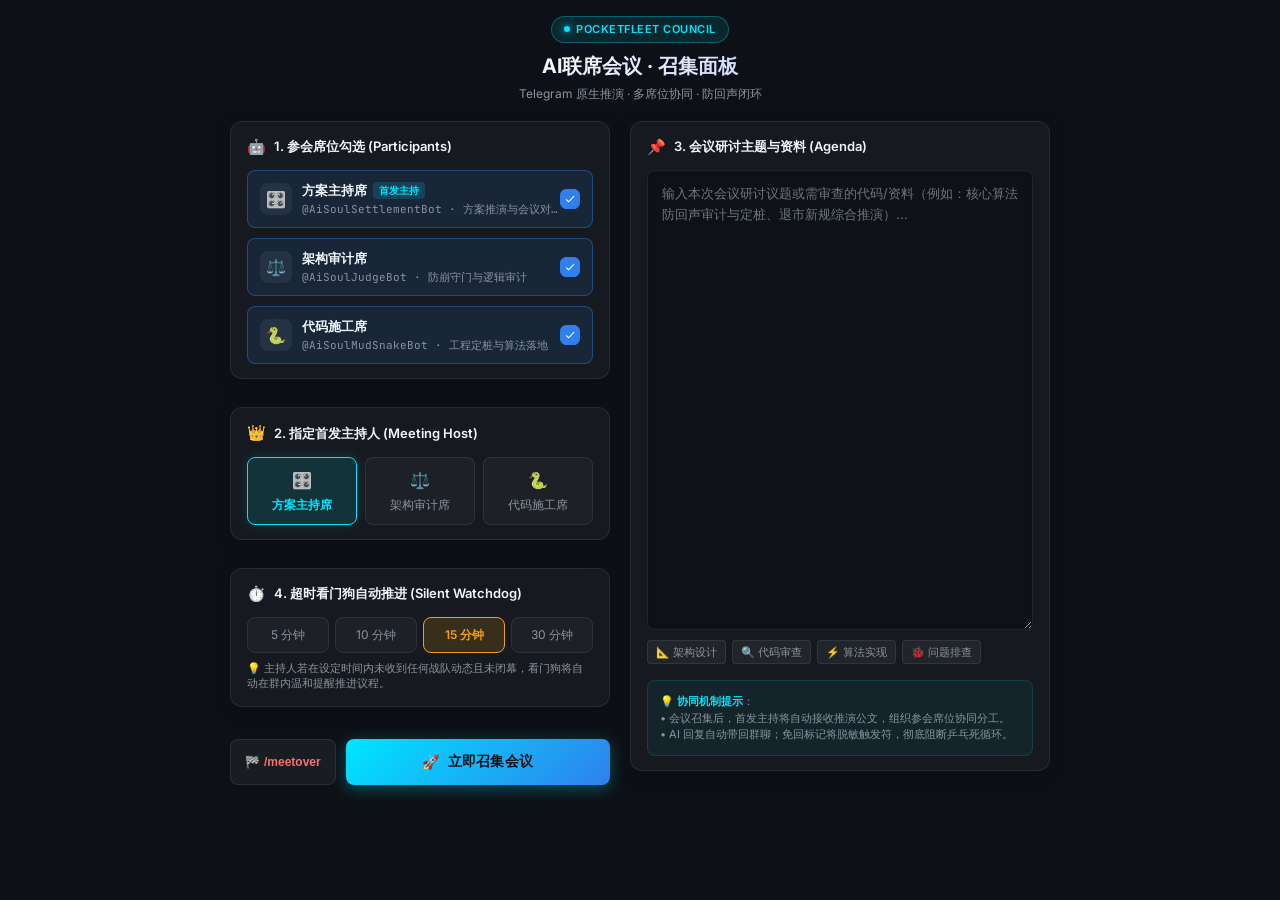
==== index.html @ 3aff2563 "feat: serverless meetover close dispatch support and sync all miniapp frontends" ====
<!DOCTYPE html>
<html lang="zh-CN">
<head>
  <meta charset="UTF-8">
  <meta name="viewport" content="width=device-width, initial-scale=1.0, maximum-scale=1.0, user-scalable=no">
  <title>AI联席会议 · 召集面板</title>
  <!-- Telegram WebApp SDK -->
  <script src="https://telegram.org/js/telegram-web-app.js"></script>
  <link rel="preconnect" href="https://fonts.googleapis.com">
  <link rel="preconnect" href="https://fonts.gstatic.com" crossorigin>
  <link href="https://fonts.googleapis.com/css2?family=Inter:wght@400;500;600;700&family=JetBrains+Mono:wght@400;500&display=swap" rel="stylesheet">
  <style>
    :root {
      --bg-primary: var(--tg-theme-bg-color, #0d1117);
      --bg-secondary: var(--tg-theme-secondary-bg-color, #161b22);
      --bg-card: rgba(255, 255, 255, 0.04);
      --border-card: rgba(255, 255, 255, 0.08);
      --text-main: var(--tg-theme-text-color, #f0f6fc);
      --text-muted: var(--tg-theme-hint-color, #8b949e);
      --accent-cyan: #00e5ff;
      --accent-blue: var(--tg-theme-button-color, #2f80ed);
      --accent-purple: #a855f7;
      --accent-gold: #f59e0b;
      --accent-green: #10b981;
      --accent-red: #f87171;
      --radius-sm: 8px;
      --radius-md: 12px;
      --radius-lg: 16px;
      --shadow-glow: 0 0 20px rgba(0, 229, 255, 0.15);
    }

    * {
      box-sizing: border-box;
      margin: 0;
      padding: 0;
      -webkit-tap-highlight-color: transparent;
    }

    body {
      font-family: 'Inter', -apple-system, BlinkMacSystemFont, "Segoe UI", Roboto, sans-serif;
      background-color: var(--bg-primary);
      color: var(--text-main);
      padding: 16px 20px 30px 20px;
      line-height: 1.5;
      font-size: 14px;
      min-height: 100vh;
      display: flex;
      flex-direction: column;
      align-items: center;
    }

    .app-container {
      width: 100%;
      max-width: 820px;
      margin: 0 auto;
      display: flex;
      flex-direction: column;
    }

    .main-layout {
      display: grid;
      grid-template-columns: 380px 420px;
      gap: 20px;
      justify-content: center;
      width: 100%;
    }

    .col-left {
      display: flex;
      flex-direction: column;
      gap: 14px;
      width: 380px;
    }

    .col-right {
      display: flex;
      flex-direction: column;
      gap: 14px;
      width: 420px;
    }

    @media (max-width: 840px) {
      .app-container {
        max-width: 100%;
      }
      .main-layout {
        grid-template-columns: 1fr;
        gap: 14px;
      }
      .col-left, .col-right {
        width: 100%;
      }
    }

    /* Header Banner */
    .header {
      margin-bottom: 18px;
      text-align: center;
      position: relative;
    }

    .badge-starfleet {
      display: inline-flex;
      align-items: center;
      gap: 6px;
      padding: 4px 12px;
      background: rgba(0, 229, 255, 0.1);
      border: 1px solid rgba(0, 229, 255, 0.3);
      border-radius: 999px;
      font-size: 11px;
      font-weight: 600;
      color: var(--accent-cyan);
      letter-spacing: 0.5px;
      text-transform: uppercase;
      margin-bottom: 8px;
    }

    .badge-starfleet .dot {
      width: 6px;
      height: 6px;
      background-color: var(--accent-cyan);
      border-radius: 50%;
      box-shadow: 0 0 8px var(--accent-cyan);
    }

    .title {
      font-size: 20px;
      font-weight: 700;
      background: linear-gradient(135deg, #ffffff 30%, #a5b4fc 100%);
      -webkit-background-clip: text;
      -webkit-text-fill-color: transparent;
      margin-bottom: 4px;
    }

    .subtitle {
      font-size: 12px;
      color: var(--text-muted);
    }

    /* Section Cards */
    .card {
      background: var(--bg-card);
      border: 1px solid var(--border-card);
      border-radius: var(--radius-md);
      padding: 14px 16px;
      margin-bottom: 14px;
      backdrop-filter: blur(12px);
      -webkit-backdrop-filter: blur(12px);
      box-shadow: 0 4px 20px rgba(0, 0, 0, 0.2);
    }

    .section-header {
      display: flex;
      align-items: center;
      justify-content: space-between;
      margin-bottom: 12px;
    }

    .section-title {
      font-size: 13px;
      font-weight: 600;
      color: var(--text-main);
      display: flex;
      align-items: center;
      gap: 8px;
    }

    .section-title .icon {
      font-size: 15px;
    }
    /* Participants Checklist */
    .participant-list {
      display: flex;
      flex-direction: column;
      gap: 10px;
    }

    .participant-item {
      display: flex;
      align-items: center;
      justify-content: space-between;
      padding: 10px 12px;
      background: rgba(255, 255, 255, 0.02);
      border: 1px solid rgba(255, 255, 255, 0.05);
      border-radius: var(--radius-sm);
      cursor: pointer;
      transition: all 0.2s ease;
    }

    .participant-item.selected {
      background: rgba(47, 128, 237, 0.12);
      border-color: rgba(47, 128, 237, 0.4);
    }

    .p-info {
      display: flex;
      align-items: center;
      gap: 10px;
      flex: 1;
      overflow: hidden;
    }

    .p-avatar {
      width: 32px;
      height: 32px;
      border-radius: 8px;
      display: flex;
      align-items: center;
      justify-content: center;
      font-size: 16px;
      background: rgba(255, 255, 255, 0.06);
      flex-shrink: 0;
    }

    .p-details {
      display: flex;
      flex-direction: column;
      overflow: hidden;
    }

    .p-name-row {
      display: flex;
      align-items: center;
      gap: 6px;
    }

    .p-name {
      font-weight: 600;
      font-size: 13px;
      color: var(--text-main);
      white-space: nowrap;
      overflow: hidden;
      text-overflow: ellipsis;
    }

    .p-host-badge {
      font-size: 10px;
      padding: 1px 6px;
      background: rgba(0, 229, 255, 0.15);
      color: var(--accent-cyan);
      border-radius: 4px;
      font-weight: 600;
    }

    .p-role {
      font-size: 11px;
      color: var(--text-muted);
      font-family: 'JetBrains Mono', monospace;
      white-space: nowrap;
      overflow: hidden;
      text-overflow: ellipsis;
    }

    .checkbox-box {
      width: 20px;
      height: 20px;
      border-radius: 6px;
      border: 1.5px solid var(--text-muted);
      display: flex;
      align-items: center;
      justify-content: center;
      transition: all 0.2s ease;
      flex-shrink: 0;
    }

    .participant-item.selected .checkbox-box {
      background-color: var(--accent-blue);
      border-color: var(--accent-blue);
    }

    .checkbox-box svg {
      display: none;
      width: 12px;
      height: 12px;
      fill: white;
    }

    .participant-item.selected .checkbox-box svg {
      display: block;
    }

    /* Host Selector (Radio Grid) */
    .host-grid {
      display: grid;
      grid-template-columns: repeat(auto-fit, minmax(90px, 1fr));
      gap: 8px;
    }

    .host-btn {
      padding: 10px 8px;
      background: rgba(255, 255, 255, 0.03);
      border: 1px solid var(--border-card);
      border-radius: var(--radius-sm);
      color: var(--text-muted);
      font-size: 12px;
      text-align: center;
      cursor: pointer;
      display: flex;
      flex-direction: column;
      align-items: center;
      gap: 4px;
      transition: all 0.2s ease;
      white-space: nowrap;
      overflow: hidden;
      text-overflow: ellipsis;
    }

    .host-btn.active {
      background: rgba(0, 229, 255, 0.12);
      border-color: var(--accent-cyan);
      color: var(--accent-cyan);
      font-weight: 600;
      box-shadow: 0 0 12px rgba(0, 229, 255, 0.15);
    }

    .host-btn .host-icon {
      font-size: 16px;
    }

    /* Agenda Textarea */
    .agenda-input-wrap {
      position: relative;
    }

    textarea.agenda-input {
      width: 100%;
      height: 290px;
      background: rgba(0, 0, 0, 0.3);
      border: 1px solid var(--border-card);
      border-radius: var(--radius-sm);
      padding: 12px 14px;
      color: var(--text-main);
      font-size: 13px;
      font-family: inherit;
      line-height: 1.6;
      resize: vertical;
      outline: none;
      transition: border-color 0.2s ease;
    }

    textarea.agenda-input:focus {
      border-color: var(--accent-cyan);
      box-shadow: 0 0 10px rgba(0, 229, 255, 0.15);
    }

    textarea.agenda-input::placeholder {
      color: #6e7681;
    }

    .quick-tags {
      display: flex;
      flex-wrap: wrap;
      gap: 6px;
      margin-top: 8px;
    }

    .tag-chip {
      padding: 3px 8px;
      background: rgba(255, 255, 255, 0.05);
      border: 1px solid rgba(255, 255, 255, 0.08);
      border-radius: 4px;
      font-size: 11px;
      color: #8b949e;
      cursor: pointer;
      transition: all 0.2s ease;
    }

    .tag-chip:hover {
      background: rgba(255, 255, 255, 0.1);
      color: var(--text-main);
      border-color: rgba(255, 255, 255, 0.2);
    }

    /* Watchdog Options */
    .watchdog-options {
      display: grid;
      grid-template-columns: repeat(4, 1fr);
      gap: 6px;
    }

    .wd-pill {
      padding: 8px 4px;
      text-align: center;
      background: rgba(255, 255, 255, 0.03);
      border: 1px solid var(--border-card);
      border-radius: var(--radius-sm);
      font-size: 12px;
      cursor: pointer;
      transition: all 0.2s ease;
      color: var(--text-muted);
    }

    .wd-pill.active {
      background: rgba(245, 158, 11, 0.15);
      border-color: var(--accent-gold);
      color: var(--accent-gold);
      font-weight: 600;
    }

    .hint-text {
      font-size: 11px;
      color: var(--text-muted);
      margin-top: 8px;
      line-height: 1.4;
    }

    /* Left Column Action Bar */
    .action-bar-left {
      display: flex;
      gap: 10px;
      margin-top: 4px;
      width: 100%;
    }

    .btn-kickoff {
      flex: 1;
      height: 46px;
      background: linear-gradient(135deg, #00e5ff 0%, #2f80ed 100%);
      color: #0d1117;
      border: none;
      border-radius: var(--radius-sm);
      font-size: 14px;
      font-weight: 700;
      letter-spacing: 0.3px;
      cursor: pointer;
      display: flex;
      align-items: center;
      justify-content: center;
      gap: 8px;
      box-shadow: 0 4px 15px rgba(0, 229, 255, 0.3);
      transition: all 0.2s ease;
    }

    .btn-kickoff:active {
      transform: scale(0.98);
      filter: brightness(0.9);
    }

    .btn-close-meeting {
      padding: 0 14px;
      height: 46px;
      background: rgba(255, 255, 255, 0.05);
      border: 1px solid var(--border-card);
      color: var(--accent-red);
      border-radius: var(--radius-sm);
      font-size: 12px;
      font-weight: 600;
      cursor: pointer;
      display: flex;
      align-items: center;
      justify-content: center;
      gap: 4px;
      transition: all 0.2s ease;
    }

    .btn-close-meeting:active {
      background: rgba(239, 68, 68, 0.15);
    }

    /* Toast Notification */
    .toast {
      position: fixed;
      top: 20px;
      left: 50%;
      transform: translateX(-50%) translateY(-100px);
      background: rgba(22, 27, 34, 0.95);
      border: 1px solid var(--accent-cyan);
      color: var(--text-main);
      padding: 10px 18px;
      border-radius: 999px;
      font-size: 12px;
      font-weight: 500;
      box-shadow: var(--shadow-glow);
      z-index: 999;
      opacity: 0;
      transition: all 0.3s cubic-bezier(0.16, 1, 0.3, 1);
      display: flex;
      align-items: center;
      gap: 8px;
    }

    .toast.show {
      transform: translateX(-50%) translateY(0);
      opacity: 1;
    }

    @keyframes fadeIn {
      from { opacity: 0; transform: translateY(-4px); }
      to { opacity: 1; transform: translateY(0); }
    }
  </style>
</head>
<body>

  <!-- Toast -->
  <div id="toast" class="toast">
    <span>📡</span>
    <span id="toast-text">公文已分发</span>
  </div>

  <div class="app-container">
    <!-- Header -->
    <div class="header">
    <div class="badge-starfleet">
      <span class="dot"></span>
      PocketFleet Council
    </div>
    <h1 class="title">AI联席会议 · 召集面板</h1>
    <p class="subtitle">Telegram 原生推演 · 多席位协同 · 防回声闭环</p>
  </div>

  <div class="main-layout">
    <!-- Left Column (380px): Cards 1, 2, 4 -->
    <div class="col-left">
      <!-- 1. 参会席位勾选 (Participants) -->
      <div class="card">
        <div class="section-title" style="margin-bottom: 12px;">
          <span class="icon">🤖</span>
          <span>1. 参会席位勾选 (Participants)</span>
        </div>

        <!-- Dynamic Participant List -->
        <div class="participant-list" id="participant-list">
          <!-- Injected via JavaScript -->
        </div>
      </div>

      <!-- 2. 指定会议主持人 (Host Selection) -->
      <div class="card">
        <div class="section-title" style="margin-bottom: 12px;">
          <span class="icon">👑</span>
          <span>2. 指定首发主持人 (Meeting Host)</span>
        </div>
        <div class="host-grid" id="host-grid">
          <!-- Injected via JavaScript -->
        </div>
      </div>

      <!-- 4. 超时推进看门狗 (Watchdog) -->
      <div class="card">
        <div class="section-title" style="margin-bottom: 12px;">
          <span class="icon">⏱️</span>
          <span>4. 超时看门狗自动推进 (Silent Watchdog)</span>
        </div>
        <div class="watchdog-options" id="wd-options">
          <div class="wd-pill" data-min="5" onclick="selectWatchdog(this)">5 分钟</div>
          <div class="wd-pill" data-min="10" onclick="selectWatchdog(this)">10 分钟</div>
          <div class="wd-pill active" data-min="15" onclick="selectWatchdog(this)">15 分钟</div>
          <div class="wd-pill" data-min="30" onclick="selectWatchdog(this)">30 分钟</div>
        </div>
        <p class="hint-text">💡 主持人若在设定时间内未收到任何战队动态且未闭幕，看门狗将自动在群内温和提醒推进议程。</p>
      </div>

      <!-- 5. 立即操作控制栏 (Action Bar) -->
      <div class="action-bar-left">
        <button class="btn-close-meeting" onclick="submitCloseMeeting()" title="发送闭幕指令结束当前会议">
          <span>🏁</span>
          <span>/meetover</span>
        </button>
        <button class="btn-kickoff" onclick="submitMeeting()">
          <span>🚀</span>
          <span>立即召集会议</span>
        </button>
      </div>
    </div> <!-- /col-left -->

    <!-- Right Column (420px): Card 3 (Agenda) -->
    <div class="col-right">
      <!-- 3. 会议研讨主题与资料 (Agenda) -->
      <div class="card" style="height: 100%; display: flex; flex-direction: column;">
        <div class="section-title" style="margin-bottom: 12px;">
          <span class="icon">📌</span>
          <span>3. 会议研讨主题与资料 (Agenda)</span>
        </div>
        <div class="agenda-input-wrap" style="flex: 1; display: flex; flex-direction: column;">
          <textarea id="agenda-input" class="agenda-input" style="flex: 1; min-height: 290px;" placeholder="输入本次会议研讨议题或需审查的代码/资料（例如：核心算法防回声审计与定桩、退市新规综合推演）..."></textarea>
        </div>
        <div class="quick-tags" style="margin-top: 10px;">
          <span class="tag-chip" onclick="setTopic('系统方案推演与架构设计')">📐 架构设计</span>
          <span class="tag-chip" onclick="setTopic('核心代码审查与安全审计')">🔍 代码审查</span>
          <span class="tag-chip" onclick="setTopic('关键算法落地与工程实现')">⚡ 算法实现</span>
          <span class="tag-chip" onclick="setTopic('复杂问题诊断与异常排查')">🐞 问题排查</span>
        </div>
        <div style="margin-top: 16px; padding: 12px; background: rgba(0, 229, 255, 0.05); border: 1px solid rgba(0, 229, 255, 0.15); border-radius: var(--radius-sm); font-size: 11px; color: var(--text-muted); line-height: 1.5;">
          💡 <strong style="color: var(--accent-cyan);">协同机制提示</strong>：<br>
          • 会议召集后，首发主持将自动接收推演公文，组织参会席位协同分工。<br>
          • AI 回复自动带回群聊；免回标记将脱敏触发符，彻底阻断乒乓死循环。
        </div>
      </div>
    </div> <!-- /col-right -->
  </div> <!-- /main-layout -->
  </div> <!-- /app-container -->

  <script>
    // Initialize Telegram WebApp SDK
    const tg = window.Telegram ? window.Telegram.WebApp : null;
    if (tg) {
      tg.ready();
      tg.expand();
      if (tg.setHeaderColor) tg.setHeaderColor('#0d1117');
      if (tg.setBackgroundColor) tg.setBackgroundColor('#0d1117');
    }

    // Default Generic Starter Seats (if user has no URL params and no localStorage)
    const DEFAULT_SEATS = [
      { bot: "@AiSoulSettlementBot", name: "方案主持席", role: "方案推演与会议对账", icon: "🎛️", color: "#a855f7", is_host: true, selected: true },
      { bot: "@AiSoulJudgeBot", name: "架构审计席", role: "防崩守门与逻辑审计", icon: "⚖️", color: "#00e5ff", is_host: false, selected: true },
      { bot: "@AiSoulMudSnakeBot", name: "代码施工席", role: "工程定桩与算法落地", icon: "🐍", color: "#10b981", is_host: false, selected: true }
    ];

    let seats = [];
    let selectedHost = "";
    let selectedWatchdog = 15;
    let editingIndex = -1;

    // Load seats from URL params -> localStorage -> fallback defaults
    function initSeats() {
      const urlParams = new URLSearchParams(window.location.search);
      const dataParam = urlParams.get("data");
      const botsParam = urlParams.get("bots");

      let loaded = null;

      // 1. Try URL data JSON
      if (dataParam) {
        try {
          loaded = JSON.parse(decodeURIComponent(dataParam));
        } catch (e) {
          console.warn("Failed to parse ?data param", e);
        }
      }

      // 2. Try URL bots shorthand: @bot1:Name:Role,@bot2:Name:Role
      if (!loaded && botsParam) {
        try {
          loaded = botsParam.split(",").map((item, idx) => {
            const parts = item.split(":");
            const b = (parts[0] || "").trim();
            const n = parts[1] ? parts[1].trim() : (idx === 0 ? "主持席" : `席位${idx+1}`);
            const r = parts[2] ? parts[2].trim() : "战队协同";
            return {
              bot: b.startsWith("@") ? b : `@${b}`,
              name: n,
              role: r,
              is_host: idx === 0,
              selected: true
            };
          }).filter(s => s.bot.length > 1);
        } catch (e) {
          console.warn("Failed to parse ?bots param", e);
        }
      }

      // 3. If loaded from URL, save to localStorage
      if (loaded && loaded.length > 0) {
        seats = loaded.map((s, idx) => ({
          bot: s.bot.startsWith("@") ? s.bot : `@${s.bot}`,
          name: s.name || `席位${idx+1}`,
          role: s.role || "协同推演",
          icon: s.icon || (idx === 0 ? "🎛️" : (idx === 1 ? "⚖️" : "💻")),
          color: s.color || (idx === 0 ? "#a855f7" : (idx === 1 ? "#00e5ff" : "#10b981")),
          is_host: !!s.is_host,
          selected: s.selected !== false
        }));
        localStorage.setItem("pf_council_seats", JSON.stringify(seats));
      } else {
        // 4. Try localStorage
        const cached = localStorage.getItem("pf_council_seats");
        if (cached) {
          try {
            seats = JSON.parse(cached);
          } catch (e) {
            seats = DEFAULT_SEATS;
          }
        } else {
          seats = DEFAULT_SEATS;
        }
      }

      // Set initial host
      const hostSeat = seats.find(s => s.is_host) || seats[0];
      selectedHost = hostSeat ? hostSeat.bot : "";

      renderSeats();
      renderHosts();
    }

    function renderSeats() {
      const container = document.getElementById("participant-list");
      container.innerHTML = "";

      seats.forEach((seat) => {
        const item = document.createElement("div");
        item.className = `participant-item ${seat.selected ? "selected" : ""}`;
        item.onclick = () => {
          seat.selected = !seat.selected;
          item.classList.toggle("selected", seat.selected);
          updateHostGridAvailability();
        };

        const isHost = (seat.bot.toLowerCase() === selectedHost.toLowerCase());

        item.innerHTML = `
          <div class="p-info">
            <div class="p-avatar" style="color: ${seat.color || '#00e5ff'};">${seat.icon || '🤖'}</div>
            <div class="p-details">
              <div class="p-name-row">
                <span class="p-name">${escapeHtml(seat.name)}</span>
                ${isHost ? '<span class="p-host-badge">首发主持</span>' : ''}
              </div>
              <span class="p-role">${escapeHtml(seat.bot)} · ${escapeHtml(seat.role)}</span>
            </div>
          </div>
          <div class="checkbox-box">
            <svg viewBox="0 0 24 24"><path d="M9 16.17L4.83 12l-1.42 1.41L9 19 21 7l-1.41-1.41z"/></svg>
          </div>
        `;
        container.appendChild(item);
      });
    }

    function renderHosts() {
      const hostGrid = document.getElementById("host-grid");
      hostGrid.innerHTML = "";

      seats.forEach(seat => {
        const btn = document.createElement("div");
        const isActive = (seat.bot.toLowerCase() === selectedHost.toLowerCase());
        btn.className = `host-btn ${isActive ? "active" : ""}`;
        btn.setAttribute("data-bot", seat.bot);
        btn.onclick = () => selectHost(seat.bot);
        btn.innerHTML = `
          <span class="host-icon">${seat.icon || '🤖'}</span>
          <span>${escapeHtml(seat.name)}</span>
        `;
        hostGrid.appendChild(btn);
      });
    }

    function selectHost(botTag) {
      selectedHost = botTag;
      document.querySelectorAll(".host-btn").forEach(btn => {
        btn.classList.toggle("active", btn.getAttribute("data-bot").toLowerCase() === botTag.toLowerCase());
      });
      renderSeats();
    }

    function updateHostGridAvailability() {
      // If currently selected host was deselected from participants, pick first selected participant
      const selectedSeats = seats.filter(s => s.selected);
      if (selectedSeats.length > 0 && !selectedSeats.some(s => s.bot.toLowerCase() === selectedHost.toLowerCase())) {
        selectedHost = selectedSeats[0].bot;
      }
      renderHosts();
    }

    function selectWatchdog(elem) {
      document.querySelectorAll(".wd-pill").forEach(p => p.classList.remove("active"));
      elem.classList.add("active");
      selectedWatchdog = parseInt(elem.getAttribute("data-min"), 10) || 5;
    }

    function setTopic(text) {
      const input = document.getElementById("agenda-input");
      input.value = text;
      input.focus();
    }

    function showToast(msg) {
      const toast = document.getElementById("toast");
      const text = document.getElementById("toast-text");
      text.innerText = msg;
      toast.classList.add("show");
      setTimeout(() => toast.classList.remove("show"), 2500);
    }

    function escapeHtml(str) {
      return (str || "").replace(/&/g, "&amp;").replace(/</g, "&lt;").replace(/>/g, "&gt;");
    }

    function submitMeeting() {
      const topic = document.getElementById("agenda-input").value.trim();
      if (!topic) {
        showToast("⚠️ 请先输入会议主题或选择预设议题！");
        document.getElementById("agenda-input").focus();
        return;
      }

      const selectedParticipants = seats.filter(s => s.selected).map(s => s.bot);
      if (selectedParticipants.length === 0) {
        showToast("⚠️ 请至少勾选一个参会席位！");
        return;
      }

      const payload = {
        action: "meet",
        topic: topic,
        host: selectedHost || selectedParticipants[0],
        participants: selectedParticipants,
        watchdog_minutes: selectedWatchdog
      };

      const jsonStr = JSON.stringify(payload);
      const hostTag = selectedHost ? `${selectedHost} ` : "";
      const meetCommand = `/meet ${hostTag}${topic}`;

      // 1. Copy to clipboard
      if (navigator.clipboard && navigator.clipboard.writeText) {
        navigator.clipboard.writeText(meetCommand);
      }

      showToast("🚀 正在召集会议...");

      let dispatched = false;

      // 1. Try Cloudflare Pages Serverless Function (/api/meet) - Works on HTTPS & Mobile with Zero Mixed-Content
      fetch("/api/meet", {
        method: "POST",
        headers: { "Content-Type": "application/json" },
        body: jsonStr
      })
      .then(res => res.json())
      .then(data => {
        if (data.ok) {
          dispatched = true;
          showToast("🏛️ 会议公文已发布至战队群！");
          setTimeout(() => {
            if (tg && tg.close) { try { tg.close(); } catch(e){} }
          }, 800);
        } else {
          tryLocalBridge();
        }
      })
      .catch(() => {
        tryLocalBridge();
      });

      function tryLocalBridge() {
        if (dispatched) return;
        // 2. Direct Kickoff via Local Web Bridge (Zero-hop Telegram dispatch)
        fetch("http://127.0.0.1:18765/api/v1/meet/kickoff", {
          method: "POST",
          headers: { "Content-Type": "application/json" },
          body: jsonStr
        })
        .then(res => res.json())
        .then(data => {
          if (data.ok) {
            dispatched = true;
            showToast("🏛️ 会议公文已发布至战队群！");
            setTimeout(() => {
              if (tg && tg.close) { try { tg.close(); } catch(e){} }
            }, 800);
          } else {
            doFallback();
          }
        })
        .catch(() => {
          doFallback();
        });
      }

      function doFallback() {
        if (dispatched) return;
        // 3. Try native tg.sendData if in active bot chat
        if (tg && tg.sendData) {
          try {
            tg.sendData(jsonStr);
            showToast("🚀 正在向战队群发起会议...");
            setTimeout(() => {
              try { tg.close(); } catch(e){}
            }, 350);
            return;
          } catch (e) {
            console.warn("tg.sendData unavailable in current view", e);
          }
        }

        // 4. Fallback: Telegram share URL to prefill command into chat with 1 tap
        showToast("📋 召集指令已复制！正在跳转群聊...");
        const shareUrl = "https://t.me/share/url?url=&text=" + encodeURIComponent(meetCommand);
        setTimeout(() => {
          if (tg && tg.openTelegramLink) {
            tg.openTelegramLink(shareUrl);
          } else {
            window.location.href = shareUrl;
          }
        }, 300);
      }
    }

    function submitCloseMeeting() {
      const closeCmd = "/meetover";
      if (navigator.clipboard && navigator.clipboard.writeText) {
        navigator.clipboard.writeText(closeCmd);
      }
      showToast("🏁 正在闭幕会议...");

      let closeDispatched = false;

      // 1. Try Cloudflare Pages /api/meet
      fetch("/api/meet", {
        method: "POST",
        headers: { "Content-Type": "application/json" },
        body: JSON.stringify({ action: "close", human: human })
      })
      .then(res => res.json())
      .then(data => {
        if (data.ok) {
          closeDispatched = true;
          showToast("🏁 会议已成功闭幕！");
          setTimeout(() => {
            if (tg && tg.close) { try { tg.close(); } catch(e){} }
          }, 600);
        } else {
          tryLocalClose();
        }
      })
      .catch(() => {
        tryLocalClose();
      });

      function tryLocalClose() {
        if (closeDispatched) return;
        fetch("http://127.0.0.1:18765/api/v1/telegram/post", {
          method: "POST",
          headers: { "Content-Type": "application/json" },
          body: JSON.stringify({ text: closeCmd, sender: "human" })
        })
        .then(res => res.json())
        .then(data => {
          if (data.ok) {
            closeDispatched = true;
            showToast("🏁 会议已成功闭幕！");
            setTimeout(() => {
              if (tg && tg.close) { try { tg.close(); } catch(e){} }
            }, 600);
          } else {
            doCloseFallback();
          }
        })
        .catch(() => {
          doCloseFallback();
        });
      }

      function doCloseFallback() {
        if (tg && tg.sendData) {
          try {
            tg.sendData(closeCmd);
            setTimeout(() => {
              try { tg.close(); } catch(e){}
            }, 300);
            return;
          } catch (e) {}
        }
        const shareUrl = "https://t.me/share/url?url=&text=" + encodeURIComponent(closeCmd);
        if (tg && tg.openTelegramLink) {
          tg.openTelegramLink(shareUrl);
        } else {
          window.location.href = shareUrl;
        }
      }
    }

    // Run on startup
    window.addEventListener("DOMContentLoaded", initSeats);
  </script>
</body>
</html>
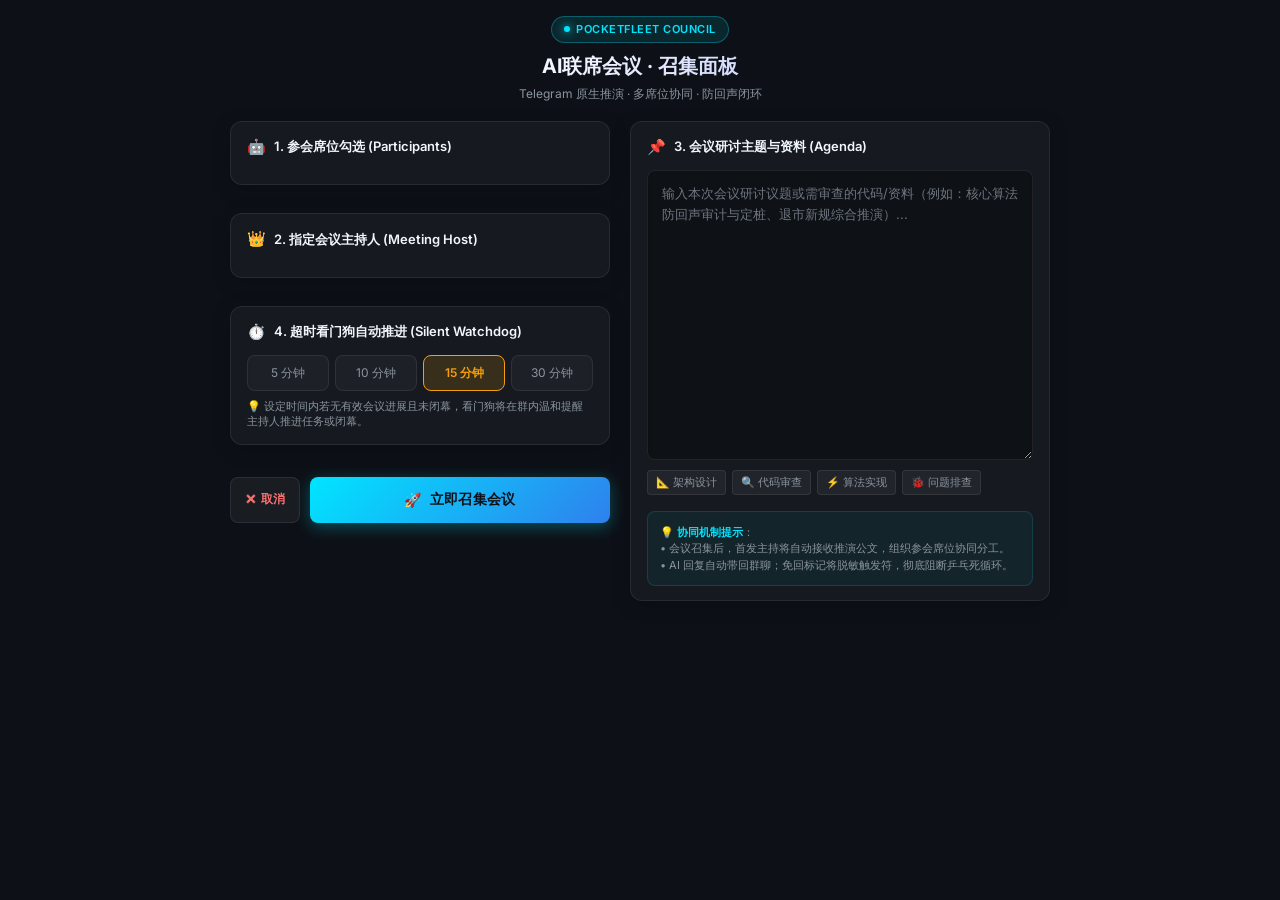
==== commit 2611bb60: "feat: simplify TG card to clean human card, route full protocol underground, lock grammar and update" ====
--- a/index.html
+++ b/index.html
@@ -529,7 +529,7 @@
       <div class="card">
         <div class="section-title" style="margin-bottom: 12px;">
           <span class="icon">👑</span>
-          <span>2. 指定首发主持人 (Meeting Host)</span>
+          <span>2. 指定会议主持人 (Meeting Host)</span>
         </div>
         <div class="host-grid" id="host-grid">
           <!-- Injected via JavaScript -->
@@ -548,14 +548,14 @@
           <div class="wd-pill active" data-min="15" onclick="selectWatchdog(this)">15 分钟</div>
           <div class="wd-pill" data-min="30" onclick="selectWatchdog(this)">30 分钟</div>
         </div>
-        <p class="hint-text">💡 主持人若在设定时间内未收到任何战队动态且未闭幕，看门狗将自动在群内温和提醒推进议程。</p>
+        <p class="hint-text">💡 设定时间内若无有效会议进展且未闭幕，看门狗将在群内温和提醒主持人推进任务或闭幕。</p>
       </div>
 
       <!-- 5. 立即操作控制栏 (Action Bar) -->
       <div class="action-bar-left">
-        <button class="btn-close-meeting" onclick="submitCloseMeeting()" title="发送闭幕指令结束当前会议">
-          <span>🏁</span>
-          <span>/meetover</span>
+        <button class="btn-close-meeting" onclick="cancelOrClose()" title="取消召集并退出面板">
+          <span>✕</span>
+          <span>取消</span>
         </button>
         <button class="btn-kickoff" onclick="submitMeeting()">
           <span>🚀</span>
@@ -706,7 +706,7 @@
             <div class="p-details">
               <div class="p-name-row">
                 <span class="p-name">${escapeHtml(seat.name)}</span>
-                ${isHost ? '<span class="p-host-badge">首发主持</span>' : ''}
+                ${isHost ? '<span class="p-host-badge">主持人</span>' : ''}
               </div>
               <span class="p-role">${escapeHtml(seat.bot)} · ${escapeHtml(seat.role)}</span>
             </div>
@@ -961,6 +961,14 @@
           window.location.href = shareUrl;
         }
       }
+    function cancelOrClose() {
+      if (tg && tg.close) {
+        try { tg.close(); return; } catch(e){}
+      }
+      showToast("已取消召集");
+      setTimeout(() => {
+        try { window.close(); } catch(e){}
+      }, 400);
     }
 
     // Run on startup
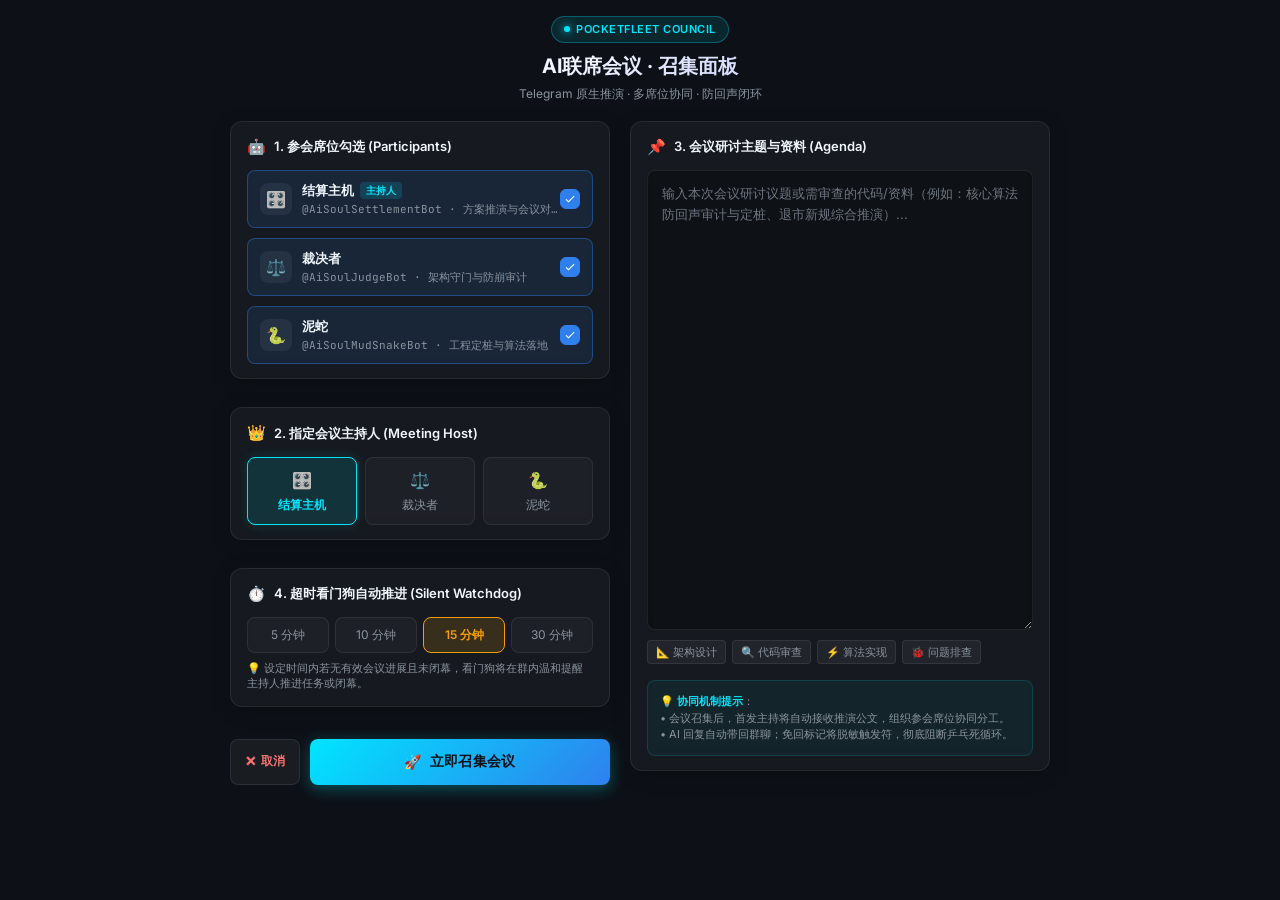
==== commit aa27b812: "fix: resolve JS syntax error caused by unclosed brace in submitCloseMeeting" ====
--- a/index.html
+++ b/index.html
@@ -603,9 +603,9 @@
 
     // Default Generic Starter Seats (if user has no URL params and no localStorage)
     const DEFAULT_SEATS = [
-      { bot: "@AiSoulSettlementBot", name: "方案主持席", role: "方案推演与会议对账", icon: "🎛️", color: "#a855f7", is_host: true, selected: true },
-      { bot: "@AiSoulJudgeBot", name: "架构审计席", role: "防崩守门与逻辑审计", icon: "⚖️", color: "#00e5ff", is_host: false, selected: true },
-      { bot: "@AiSoulMudSnakeBot", name: "代码施工席", role: "工程定桩与算法落地", icon: "🐍", color: "#10b981", is_host: false, selected: true }
+      { bot: "@AiSoulSettlementBot", name: "结算主机", role: "方案推演与会议对账", icon: "🎛️", color: "#a855f7", is_host: true, selected: true },
+      { bot: "@AiSoulJudgeBot", name: "裁决者", role: "架构守门与防崩审计", icon: "⚖️", color: "#00e5ff", is_host: false, selected: true },
+      { bot: "@AiSoulMudSnakeBot", name: "泥蛇", role: "工程定桩与算法落地", icon: "🐍", color: "#10b981", is_host: false, selected: true }
     ];
 
     let seats = [];
@@ -613,18 +613,42 @@
     let selectedWatchdog = 15;
     let editingIndex = -1;
 
-    // Load seats from URL params -> localStorage -> fallback defaults
+    function getUrlParam(name) {
+      let val = null;
+      try {
+        const sp = new URLSearchParams(window.location.search);
+        val = sp.get(name);
+      } catch (e) {}
+      if (!val && window.location.hash) {
+        try {
+          const hp = new URLSearchParams(window.location.hash.replace(/^#/, ""));
+          val = hp.get(name);
+        } catch (e) {}
+      }
+      return val;
+    }
+
+    // Load seats from URL params -> localStorage -> fallback defaults -> background daemon sync
     function initSeats() {
-      const urlParams = new URLSearchParams(window.location.search);
-      const dataParam = urlParams.get("data");
-      const botsParam = urlParams.get("bots");
+      const dataParam = getUrlParam("data");
+      const botsParam = getUrlParam("bots");
 
       let loaded = null;
 
       // 1. Try URL data JSON
       if (dataParam) {
         try {
-          loaded = JSON.parse(decodeURIComponent(dataParam));
+          let str = dataParam;
+          if (str.includes("%")) {
+            try { str = decodeURIComponent(str); } catch (e) {}
+          }
+          let parsed = JSON.parse(str);
+          if (typeof parsed === "string") {
+            try { parsed = JSON.parse(parsed); } catch (e) {}
+          }
+          if (Array.isArray(parsed) && parsed.length > 0) {
+            loaded = parsed;
+          }
         } catch (e) {
           console.warn("Failed to parse ?data param", e);
         }
@@ -651,31 +675,33 @@
         }
       }
 
-      // 3. If loaded from URL, save to localStorage
-      if (loaded && loaded.length > 0) {
-        seats = loaded.map((s, idx) => ({
-          bot: s.bot.startsWith("@") ? s.bot : `@${s.bot}`,
-          name: s.name || `席位${idx+1}`,
-          role: s.role || "协同推演",
-          icon: s.icon || (idx === 0 ? "🎛️" : (idx === 1 ? "⚖️" : "💻")),
-          color: s.color || (idx === 0 ? "#a855f7" : (idx === 1 ? "#00e5ff" : "#10b981")),
-          is_host: !!s.is_host,
-          selected: s.selected !== false
-        }));
-        localStorage.setItem("pf_council_seats", JSON.stringify(seats));
-      } else {
-        // 4. Try localStorage
+      // 3. Try localStorage if not loaded from URL
+      if (!loaded || !Array.isArray(loaded) || loaded.length === 0) {
         const cached = localStorage.getItem("pf_council_seats");
         if (cached) {
           try {
-            seats = JSON.parse(cached);
-          } catch (e) {
-            seats = DEFAULT_SEATS;
-          }
-        } else {
-          seats = DEFAULT_SEATS;
+            const parsed = JSON.parse(cached);
+            if (Array.isArray(parsed) && parsed.length > 0) {
+              loaded = parsed;
+            }
+          } catch (e) {}
         }
       }
+
+      // 4. Ultimate Fallback: ALWAYS guaranteed to have Starfleet seats!
+      if (!loaded || !Array.isArray(loaded) || loaded.length === 0) {
+        loaded = DEFAULT_SEATS;
+      }
+
+      seats = loaded.map((s, idx) => ({
+        bot: (s.bot && s.bot.startsWith("@")) ? s.bot : `@${s.bot || 'bot' + (idx+1)}`,
+        name: s.name || `席位${idx+1}`,
+        role: s.role || "协同推演",
+        icon: s.icon || (idx === 0 ? "🎛️" : (idx === 1 ? "⚖️" : "🐍")),
+        color: s.color || (idx === 0 ? "#a855f7" : (idx === 1 ? "#00e5ff" : "#10b981")),
+        is_host: s.is_host !== undefined ? !!s.is_host : (idx === 0),
+        selected: s.selected !== false
+      }));
 
       // Set initial host
       const hostSeat = seats.find(s => s.is_host) || seats[0];
@@ -683,6 +709,29 @@
 
       renderSeats();
       renderHosts();
+
+      // 5. Background sync: Probe local PocketFleet daemon for exact live configured seats
+      fetch("http://127.0.0.1:18765/api/v1/seats", { signal: AbortSignal.timeout(1200) })
+        .then(res => res.json())
+        .then(data => {
+          if (data && data.ok && Array.isArray(data.seats) && data.seats.length > 0) {
+            seats = data.seats.map((s, idx) => ({
+              bot: s.bot.startsWith("@") ? s.bot : `@${s.bot}`,
+              name: s.name,
+              role: s.role,
+              icon: s.icon || (idx === 0 ? "🎛️" : (idx === 1 ? "⚖️" : "🐍")),
+              color: s.color || (idx === 0 ? "#a855f7" : (idx === 1 ? "#00e5ff" : "#10b981")),
+              is_host: !!s.is_host,
+              selected: true
+            }));
+            localStorage.setItem("pf_council_seats", JSON.stringify(seats));
+            const newHost = seats.find(s => s.is_host) || seats[0];
+            if (newHost) selectedHost = newHost.bot;
+            renderSeats();
+            renderHosts();
+          }
+        })
+        .catch(() => {});
     }
 
     function renderSeats() {
@@ -961,6 +1010,8 @@
           window.location.href = shareUrl;
         }
       }
+    }
+
     function cancelOrClose() {
       if (tg && tg.close) {
         try { tg.close(); return; } catch(e){}
@@ -972,7 +1023,11 @@
     }
 
     // Run on startup
-    window.addEventListener("DOMContentLoaded", initSeats);
+    if (document.readyState === "loading") {
+      document.addEventListener("DOMContentLoaded", initSeats);
+    } else {
+      initSeats();
+    }
   </script>
 </body>
 </html>
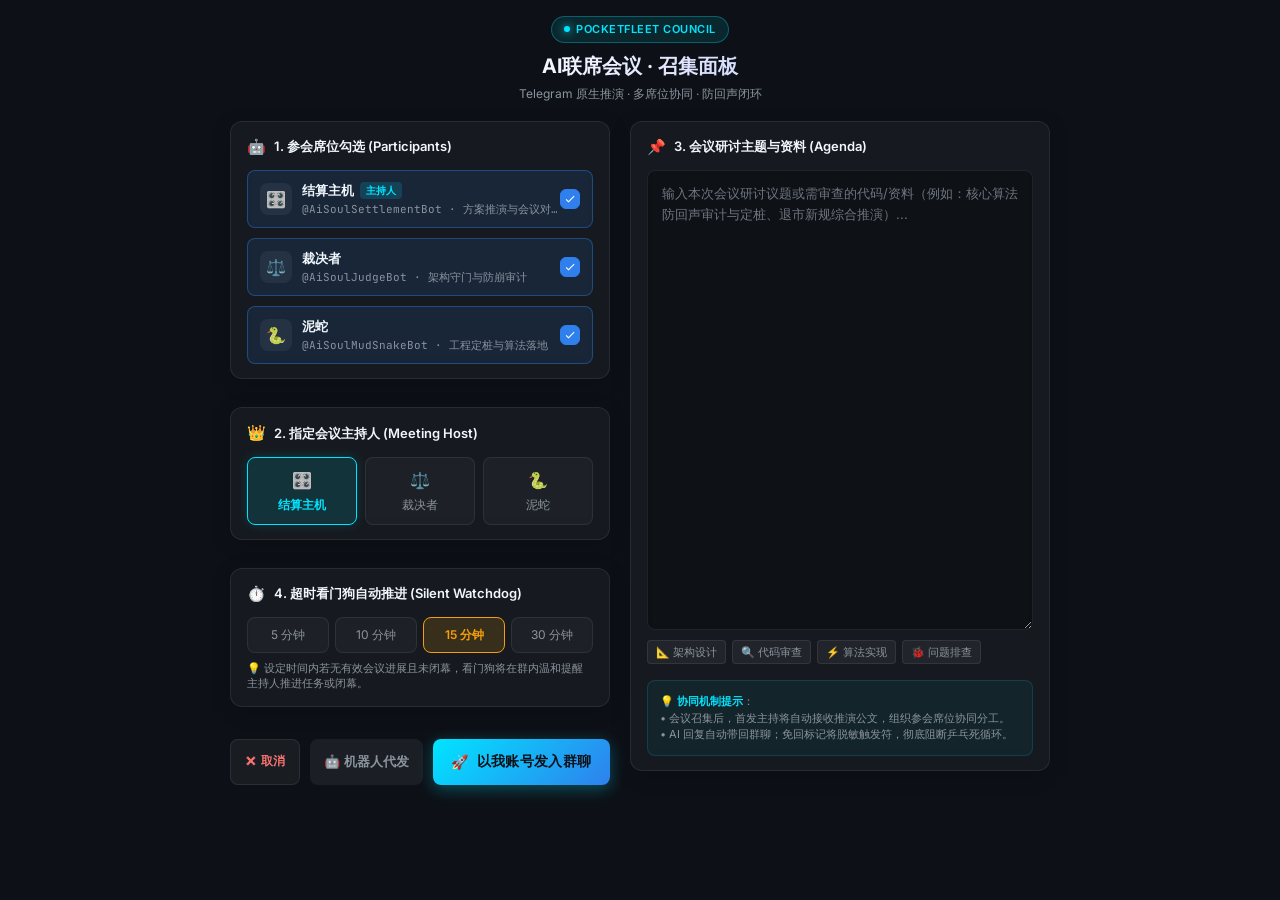
==== commit 8c62e95f: "feat: default meeting submission to Path 1 (send as human) with secondary bot dispatch" ====
--- a/index.html
+++ b/index.html
@@ -557,9 +557,12 @@
           <span>✕</span>
           <span>取消</span>
         </button>
-        <button class="btn-kickoff" onclick="submitMeeting()">
+        <button class="btn-secondary" style="background: rgba(255,255,255,0.06); border: 1px solid var(--border-color); color: var(--text-muted); border-radius: var(--radius-sm); font-size: 13px; font-weight: 600; padding: 0 14px; cursor: pointer; height: 46px; transition: all 0.2s ease;" onclick="submitMeetingAsBot()" title="由机器人代表直接向群内推公文">
+          <span>🤖 机器人代发</span>
+        </button>
+        <button class="btn-kickoff" onclick="submitMeeting()" title="以指挥官本人真实账号发送指令入群">
           <span>🚀</span>
-          <span>立即召集会议</span>
+          <span>以我账号发入群聊</span>
         </button>
       </div>
     </div> <!-- /col-left -->
@@ -841,12 +844,23 @@
         return;
       }
 
+      let humanCaller = "ENTJ指挥官";
+      if (tg && tg.initDataUnsafe && tg.initDataUnsafe.user) {
+        const u = tg.initDataUnsafe.user;
+        if (u.username) {
+          humanCaller = `@${u.username}`;
+        } else if (u.first_name || u.last_name) {
+          humanCaller = [u.first_name, u.last_name].filter(Boolean).join(" ");
+        }
+      }
+
       const payload = {
         action: "meet",
         topic: topic,
         host: selectedHost || selectedParticipants[0],
         participants: selectedParticipants,
-        watchdog_minutes: selectedWatchdog
+        watchdog_minutes: selectedWatchdog,
+        human: humanCaller
       };
 
       const jsonStr = JSON.stringify(payload);
@@ -858,11 +872,72 @@
         navigator.clipboard.writeText(meetCommand);
       }
 
-      showToast("🚀 正在召集会议...");
-
-      let dispatched = false;
-
-      // 1. Try Cloudflare Pages Serverless Function (/api/meet) - Works on HTTPS & Mobile with Zero Mixed-Content
+      showToast("🚀 正在以指挥官账号跳转群聊...");
+
+      // 2. Try native tg.sendData if available in current view
+      if (tg && tg.sendData) {
+        try {
+          tg.sendData(meetCommand);
+          setTimeout(() => {
+            if (tg && tg.close) { try { tg.close(); } catch(e){} }
+          }, 350);
+          return;
+        } catch (e) {
+          console.warn("tg.sendData unavailable in current view", e);
+        }
+      }
+
+      // 3. Telegram native share URL: opens chat with command pre-filled as Human Commander
+      const shareUrl = "https://t.me/share/url?url=&text=" + encodeURIComponent(meetCommand);
+      setTimeout(() => {
+        if (tg && tg.openTelegramLink) {
+          tg.openTelegramLink(shareUrl);
+        } else {
+          window.location.href = shareUrl;
+        }
+        setTimeout(() => {
+          if (tg && tg.close) { try { tg.close(); } catch(e){} }
+        }, 600);
+      }, 200);
+    }
+
+    // Bot Direct Dispatch (Fallback / Secondary Mode)
+    function submitMeetingAsBot() {
+      const topic = document.getElementById("agenda-input").value.trim();
+      if (!topic) {
+        showToast("⚠️ 请先输入会议主题或选择预设议题！");
+        document.getElementById("agenda-input").focus();
+        return;
+      }
+
+      const selectedParticipants = seats.filter(s => s.selected).map(s => s.bot);
+      if (selectedParticipants.length === 0) {
+        showToast("⚠️ 请至少勾选一个参会席位！");
+        return;
+      }
+
+      let humanCaller = "ENTJ指挥官";
+      if (tg && tg.initDataUnsafe && tg.initDataUnsafe.user) {
+        const u = tg.initDataUnsafe.user;
+        if (u.username) {
+          humanCaller = `@${u.username}`;
+        } else if (u.first_name || u.last_name) {
+          humanCaller = [u.first_name, u.last_name].filter(Boolean).join(" ");
+        }
+      }
+
+      const payload = {
+        action: "meet",
+        topic: topic,
+        host: selectedHost || selectedParticipants[0],
+        participants: selectedParticipants,
+        watchdog_minutes: selectedWatchdog,
+        human: humanCaller
+      };
+
+      const jsonStr = JSON.stringify(payload);
+      showToast("🤖 正在由机器人代表直推公文...");
+
       fetch("/api/meet", {
         method: "POST",
         headers: { "Content-Type": "application/json" },
@@ -871,71 +946,18 @@
       .then(res => res.json())
       .then(data => {
         if (data.ok) {
-          dispatched = true;
           showToast("🏛️ 会议公文已发布至战队群！");
           setTimeout(() => {
             if (tg && tg.close) { try { tg.close(); } catch(e){} }
           }, 800);
         } else {
-          tryLocalBridge();
+          showToast("⚠️ 机器人推送失败，切换以我账号发送");
+          submitMeeting();
         }
       })
       .catch(() => {
-        tryLocalBridge();
+        submitMeeting();
       });
-
-      function tryLocalBridge() {
-        if (dispatched) return;
-        // 2. Direct Kickoff via Local Web Bridge (Zero-hop Telegram dispatch)
-        fetch("http://127.0.0.1:18765/api/v1/meet/kickoff", {
-          method: "POST",
-          headers: { "Content-Type": "application/json" },
-          body: jsonStr
-        })
-        .then(res => res.json())
-        .then(data => {
-          if (data.ok) {
-            dispatched = true;
-            showToast("🏛️ 会议公文已发布至战队群！");
-            setTimeout(() => {
-              if (tg && tg.close) { try { tg.close(); } catch(e){} }
-            }, 800);
-          } else {
-            doFallback();
-          }
-        })
-        .catch(() => {
-          doFallback();
-        });
-      }
-
-      function doFallback() {
-        if (dispatched) return;
-        // 3. Try native tg.sendData if in active bot chat
-        if (tg && tg.sendData) {
-          try {
-            tg.sendData(jsonStr);
-            showToast("🚀 正在向战队群发起会议...");
-            setTimeout(() => {
-              try { tg.close(); } catch(e){}
-            }, 350);
-            return;
-          } catch (e) {
-            console.warn("tg.sendData unavailable in current view", e);
-          }
-        }
-
-        // 4. Fallback: Telegram share URL to prefill command into chat with 1 tap
-        showToast("📋 召集指令已复制！正在跳转群聊...");
-        const shareUrl = "https://t.me/share/url?url=&text=" + encodeURIComponent(meetCommand);
-        setTimeout(() => {
-          if (tg && tg.openTelegramLink) {
-            tg.openTelegramLink(shareUrl);
-          } else {
-            window.location.href = shareUrl;
-          }
-        }, 300);
-      }
     }
 
     function submitCloseMeeting() {
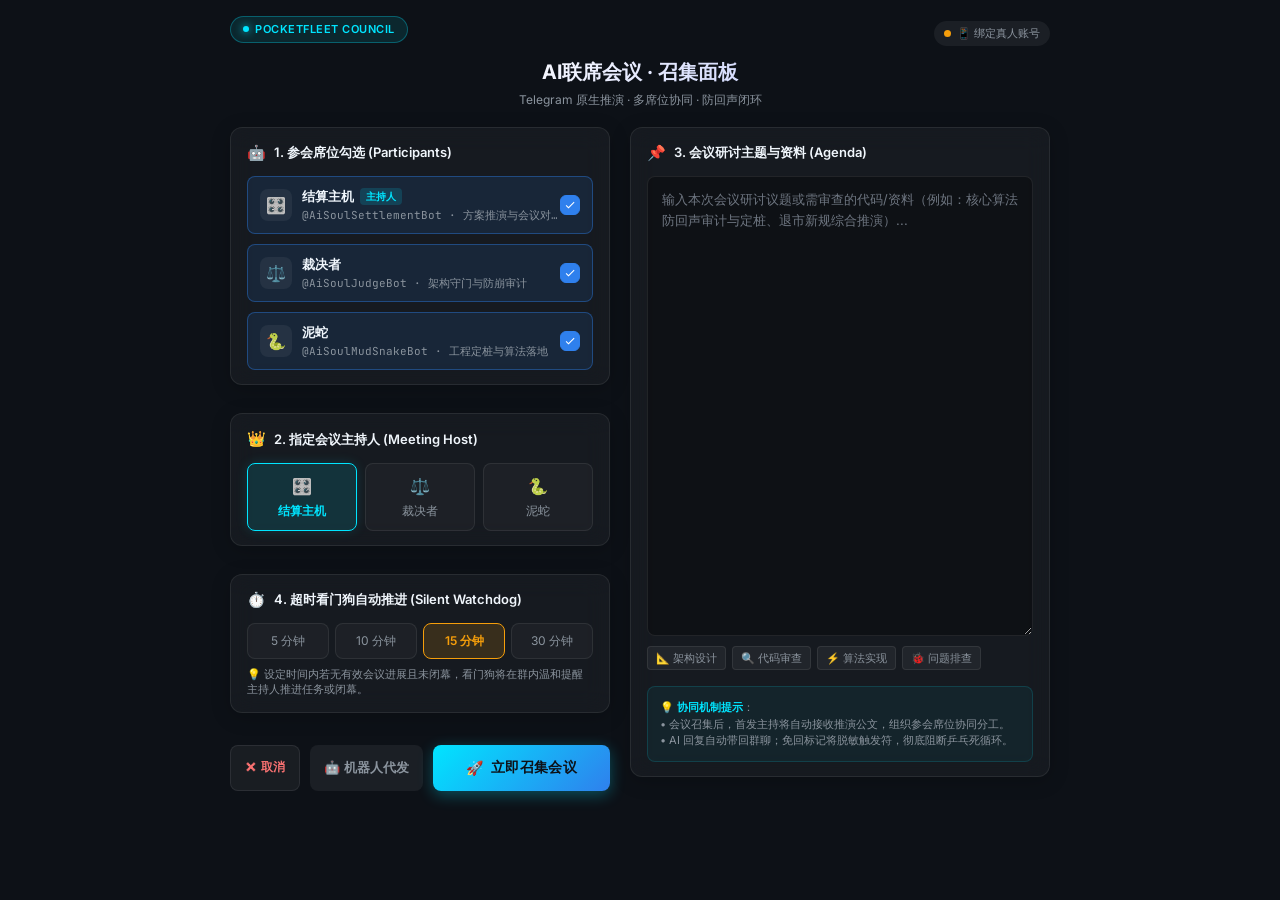
==== commit 0795ea78: "feat: complete Path 2 MTProto personal client integration with QR code pairing and direct user dispa" ====
--- a/index.html
+++ b/index.html
@@ -501,13 +501,46 @@
   <div class="app-container">
     <!-- Header -->
     <div class="header">
-    <div class="badge-starfleet">
-      <span class="dot"></span>
-      PocketFleet Council
+      <div style="display: flex; justify-content: space-between; align-items: center; margin-bottom: 6px;">
+        <div class="badge-starfleet">
+          <span class="dot"></span>
+          PocketFleet Council
+        </div>
+        <div id="user-badge" onclick="openQrModal()" style="cursor: pointer; display: inline-flex; align-items: center; gap: 6px; padding: 4px 10px; border-radius: 999px; font-size: 11px; background: rgba(255,255,255,0.06); border: 1px solid var(--border-color); color: var(--text-muted); transition: all 0.2s ease;">
+          <span id="user-status-dot" style="width: 7px; height: 7px; border-radius: 50%; background: #f59e0b; display: inline-block;"></span>
+          <span id="user-status-text">📱 绑定真人账号</span>
+        </div>
+      </div>
+      <h1 class="title">AI联席会议 · 召集面板</h1>
+      <p class="subtitle">Telegram 原生推演 · 多席位协同 · 防回声闭环</p>
     </div>
-    <h1 class="title">AI联席会议 · 召集面板</h1>
-    <p class="subtitle">Telegram 原生推演 · 多席位协同 · 防回声闭环</p>
-  </div>
+
+    <!-- QR Modal for MTProto Personal Account Binding -->
+    <div id="qr-modal" style="display: none; position: fixed; inset: 0; background: rgba(0,0,0,0.75); backdrop-filter: blur(8px); z-index: 1000; align-items: center; justify-content: center; padding: 20px;">
+      <div style="background: var(--bg-card); border: 1px solid var(--border-color); border-radius: var(--radius-lg); width: 100%; max-width: 360px; padding: 24px; text-align: center; box-shadow: var(--shadow-card); position: relative;">
+        <button onclick="closeQrModal()" style="position: absolute; top: 14px; right: 14px; background: none; border: none; color: var(--text-muted); font-size: 18px; cursor: pointer;">✕</button>
+        <div style="font-size: 28px; margin-bottom: 8px;">📱</div>
+        <h3 style="font-size: 16px; font-weight: 700; color: #fff; margin-bottom: 6px;">绑定指挥官 Telegram 真人账号</h3>
+        <p style="font-size: 12px; color: var(--text-muted); line-height: 1.5; margin-bottom: 16px;">
+          使用手机 Telegram 扫码，授权 PocketFleet 能够<strong style="color: var(--accent-cyan);">完全以您个人身份</strong>在群内发布会议指令。
+        </p>
+
+        <div style="background: #fff; padding: 12px; border-radius: 12px; display: inline-block; margin-bottom: 14px; min-width: 190px; min-height: 190px;">
+          <div id="qr-loading" style="color: #666; font-size: 12px; padding: 75px 0;">⏳ 正在生成二维码...</div>
+          <img id="qr-image" style="width: 190px; height: 190px; display: none;" alt="Telegram Login QR" />
+        </div>
+
+        <div style="font-size: 11px; color: var(--text-muted); line-height: 1.6; text-align: left; background: rgba(255,255,255,0.03); border: 1px solid var(--border-color); border-radius: 8px; padding: 10px 12px; margin-bottom: 12px;">
+          <div>1. 打开手机 Telegram</div>
+          <div>2. 进入 <strong>设置 (Settings)</strong> ➔ <strong>设备 (Devices)</strong></div>
+          <div>3. 点击 <strong>关联桌面设备 (Link Desktop Device)</strong> 扫码</div>
+        </div>
+
+        <div id="qr-status" style="font-size: 12px; color: var(--accent-cyan); font-weight: 600;">
+          ⏳ 等待手机扫码...
+        </div>
+      </div>
+    </div>
 
   <div class="main-layout">
     <!-- Left Column (380px): Cards 1, 2, 4 -->
@@ -560,9 +593,9 @@
         <button class="btn-secondary" style="background: rgba(255,255,255,0.06); border: 1px solid var(--border-color); color: var(--text-muted); border-radius: var(--radius-sm); font-size: 13px; font-weight: 600; padding: 0 14px; cursor: pointer; height: 46px; transition: all 0.2s ease;" onclick="submitMeetingAsBot()" title="由机器人代表直接向群内推公文">
           <span>🤖 机器人代发</span>
         </button>
-        <button class="btn-kickoff" onclick="submitMeeting()" title="以指挥官本人真实账号发送指令入群">
+        <button class="btn-kickoff" onclick="submitMeeting()" title="以指挥官本人真实账号（或机器人代表）发起会议">
           <span>🚀</span>
-          <span>以我账号发入群聊</span>
+          <span>立即召集会议</span>
         </button>
       </div>
     </div> <!-- /col-left -->
@@ -872,33 +905,142 @@
         navigator.clipboard.writeText(meetCommand);
       }
 
-      showToast("🚀 正在以指挥官账号跳转群聊...");
-
-      // 2. Try native tg.sendData if available in current view
-      if (tg && tg.sendData) {
-        try {
-          tg.sendData(meetCommand);
+      showToast("🚀 正在发起联席会议...");
+
+      // 2. Direct MTProto Dispatch via Local Web Bridge (Zero hop, 100% sent as Commander personal account)
+      fetch("http://127.0.0.1:18765/api/v1/meet/kickoff", {
+        method: "POST",
+        headers: { "Content-Type": "application/json" },
+        body: jsonStr
+      })
+      .then(res => res.json())
+      .then(data => {
+        if (data.ok && data.mode === "human_user") {
+          showToast("👤 会议指令已完完全全以指挥官真人身份发入群聊！");
           setTimeout(() => {
             if (tg && tg.close) { try { tg.close(); } catch(e){} }
-          }, 350);
-          return;
-        } catch (e) {
-          console.warn("tg.sendData unavailable in current view", e);
+          }, 800);
+        } else if (data.ok) {
+          showToast("🏛️ 会议公文已发布至战队群！");
+          setTimeout(() => {
+            if (tg && tg.close) { try { tg.close(); } catch(e){} }
+          }, 800);
+        } else {
+          doFallback();
         }
-      }
-
-      // 3. Telegram native share URL: opens chat with command pre-filled as Human Commander
-      const shareUrl = "https://t.me/share/url?url=&text=" + encodeURIComponent(meetCommand);
-      setTimeout(() => {
-        if (tg && tg.openTelegramLink) {
-          tg.openTelegramLink(shareUrl);
-        } else {
-          window.location.href = shareUrl;
+      })
+      .catch(() => {
+        doFallback();
+      });
+
+      function doFallback() {
+        // Fallback: If MTProto not linked, try Cloudflare Pages /api/meet
+        fetch("/api/meet", {
+          method: "POST",
+          headers: { "Content-Type": "application/json" },
+          body: jsonStr
+        })
+        .then(res => res.json())
+        .then(data => {
+          if (data.ok) {
+            showToast("🏛️ 会议公文已发布至战队群！");
+            setTimeout(() => {
+              if (tg && tg.close) { try { tg.close(); } catch(e){} }
+            }, 800);
+          } else {
+            openQrModal();
+          }
+        })
+        .catch(() => {
+          openQrModal();
+        });
+      }
+    }
+
+    let isUserAuthorized = false;
+    let authorizedUserName = "";
+    let qrPollTimer = null;
+
+    function checkUserStatus() {
+      fetch("http://127.0.0.1:18765/api/v1/user/status")
+        .then(res => res.json())
+        .then(data => {
+          const dot = document.getElementById("user-status-dot");
+          const text = document.getElementById("user-status-text");
+          if (data && data.authorized) {
+            isUserAuthorized = true;
+            authorizedUserName = data.first_name || (data.username ? `@${data.username}` : "ENTJ指挥官");
+            if (dot) dot.style.background = "#10b981";
+            if (text) text.innerText = `🟢 已绑定本人: ${authorizedUserName}`;
+            if (qrPollTimer) {
+              clearInterval(qrPollTimer);
+              qrPollTimer = null;
+              closeQrModal();
+              showToast(`🎉 恭喜！已绑定指挥官本人账号（${authorizedUserName}）`);
+            }
+          } else {
+            isUserAuthorized = false;
+            authorizedUserName = "";
+            if (dot) dot.style.background = "#f59e0b";
+            if (text) text.innerText = "📱 绑定真人账号";
+          }
+        })
+        .catch(() => {
+          // Local bridge unreachable
+        });
+    }
+
+    function openQrModal() {
+      if (isUserAuthorized) {
+        if (confirm(`您已成功绑定 Telegram 真人账号：${authorizedUserName}。\n\n如需解除绑定或更换账号，请点击确定。`)) {
+          fetch("http://127.0.0.1:18765/api/v1/user/logout", { method: "POST" })
+            .then(() => {
+              checkUserStatus();
+              showToast("已退出真人账号绑定");
+            });
         }
-        setTimeout(() => {
-          if (tg && tg.close) { try { tg.close(); } catch(e){} }
-        }, 600);
-      }, 200);
+        return;
+      }
+
+      const modal = document.getElementById("qr-modal");
+      const loading = document.getElementById("qr-loading");
+      const qrImg = document.getElementById("qr-image");
+      const statusText = document.getElementById("qr-status");
+
+      modal.style.display = "flex";
+      loading.style.display = "block";
+      loading.innerText = "⏳ 正在生成登录二维码...";
+      qrImg.style.display = "none";
+      statusText.innerText = "⏳ 连接本地网桥生成中...";
+
+      fetch("http://127.0.0.1:18765/api/v1/user/qr")
+        .then(res => res.json())
+        .then(data => {
+          if (data.ok && data.qr_image) {
+            loading.style.display = "none";
+            qrImg.src = data.qr_image;
+            qrImg.style.display = "block";
+            statusText.innerText = "⏳ 等待手机 Telegram 扫码确认...";
+            if (qrPollTimer) clearInterval(qrPollTimer);
+            qrPollTimer = setInterval(checkUserStatus, 2000);
+          } else {
+            loading.innerText = "❌ 二维码生成失败，请确认 PocketFleet 已启动";
+            statusText.innerText = data.error || "生成失败";
+          }
+        })
+        .catch(err => {
+          loading.innerText = "❌ 无法连接本地网桥 (127.0.0.1:18765)";
+          statusText.innerText = "请确认 PocketFleet 控制面板处于运行状态";
+        });
+    }
+
+    function closeQrModal() {
+      const modal = document.getElementById("qr-modal");
+      if (modal) modal.style.display = "none";
+      if (qrPollTimer) {
+        clearInterval(qrPollTimer);
+        qrPollTimer = null;
+      }
     }
 
     // Bot Direct Dispatch (Fallback / Secondary Mode)
@@ -1045,10 +1187,15 @@
     }
 
     // Run on startup
+    function bootstrap() {
+      initSeats();
+      checkUserStatus();
+    }
+
     if (document.readyState === "loading") {
-      document.addEventListener("DOMContentLoaded", initSeats);
+      document.addEventListener("DOMContentLoaded", bootstrap);
     } else {
-      initSeats();
+      bootstrap();
     }
   </script>
 </body>
